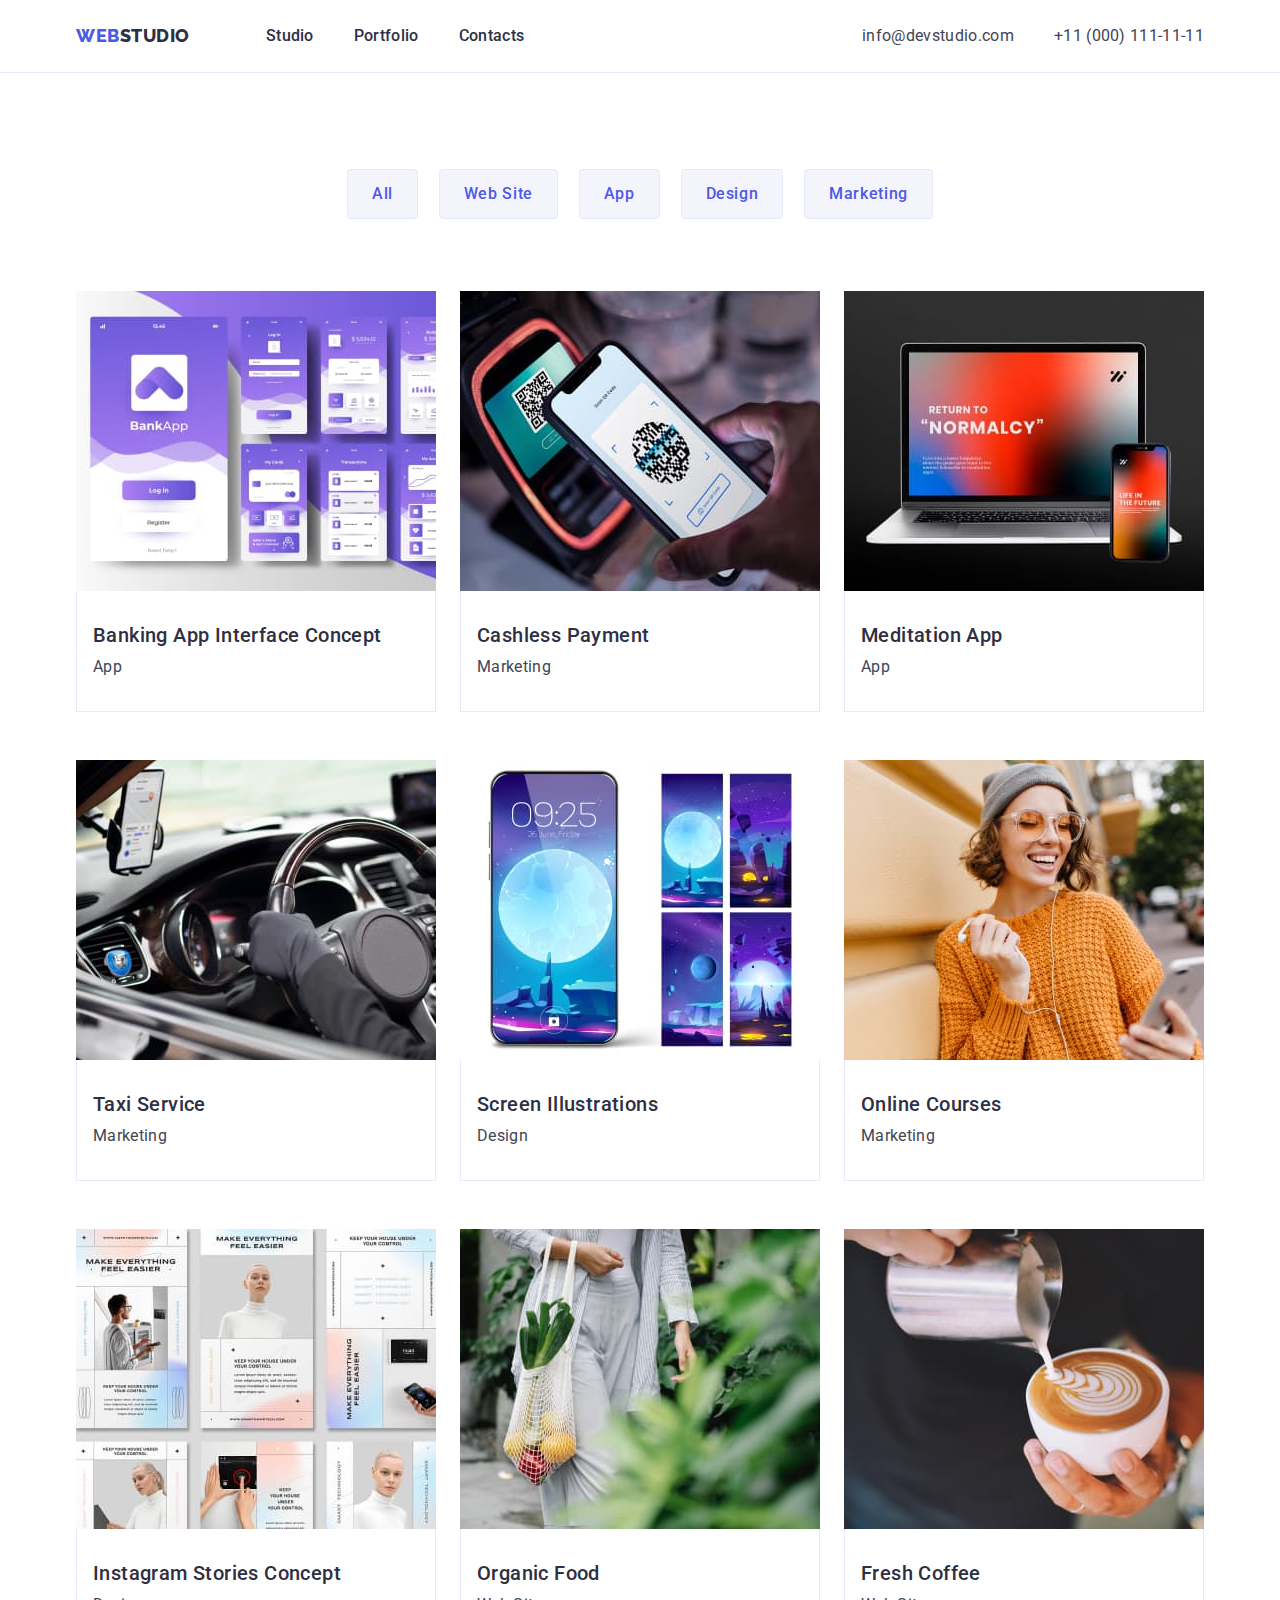
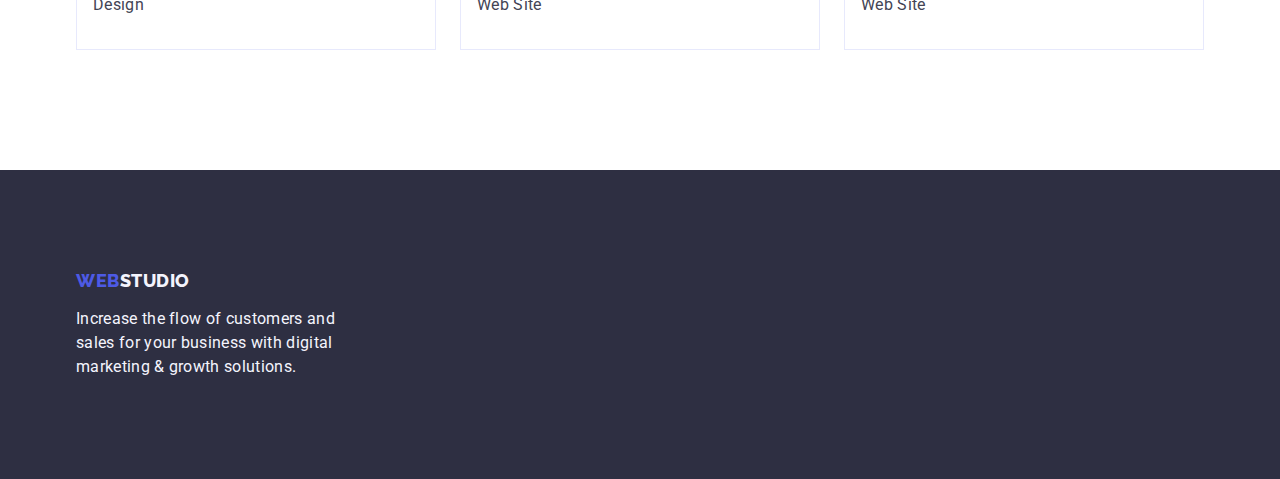
==== portfolio.html @ 8f7c043f "Initial commit" ====
<!DOCTYPE html>
<html lang="en">

<head>
  <meta charset="UTF-8" />
  <meta http-equiv="X-UA-Compatible" content="IE=edge" />
  <meta name="viewport" content="width=device-width, initial-scale=1.0" />
  <link rel="stylesheet" href="https://cdn.jsdelivr.net/npm/modern-normalize@1.1.0/modern-normalize.min.css">
  <link rel="preconnect" href="https://fonts.googleapis.com" />
  <link rel="preconnect" href="https://fonts.gstatic.com" crossorigin />
  <link href="https://fonts.googleapis.com/css2?family=Raleway:wght@800&family=Roboto:wght@400;500;700;900&display=swap"
    rel="stylesheet" />
  <link rel="stylesheet" href="./css/styles.css" />
  <title>Portfolio</title>
</head>

<body>
  <header class="page-header">
    <div class="container container-header">
      <nav class="navigations">
        <a class="logo-heder link" href="">Web<span class="web">Studio</span></a>
        <ul class="list menu">
          <li class="menu-item">
            <a class="link menu-link" href="./index.html">Studio</a>
          </li>
          <li class="menu-item">
            <a class="link menu-link" href="./portfolio.html">Portfolio</a>
          </li>
          <li class="menu-item">
            <a class="link menu-link" href="">Contacts</a>
          </li>
        </ul>
      </nav>
      <address class="nav-cont">
        <ul class="nav-adress list">
          <li class="nav-adress-mail">
            <a class="nav-adress-link link mail" href="mailto:info@devstudio.com">info@devstudio.com</a>
          </li>
          <li class="nav-adress-tel">
            <a class="nav-adress-link link" href="tel:+110001111111">+11 (000) 111-11-11</a>
          </li>
        </ul>
      </address>
    </div>

  </header>
  <main>
    <section class="section-portfolio">
      <div class="btn container">
        <h1 class="visually-hidden">Products</h1>
        <ul class="list butums">
          <li><button class="btn-menu" type="button">All</button></li>
          <li><button class="btn-menu" type="button">Web Site</button></li>
          <li><button class="btn-menu" type="button">App</button></li>
          <li><button class="btn-menu" type="button">Design</button></li>
          <li><button class="btn-menu" type="button">Marketing</button></li>
        </ul>
      </div>
      <div class="container cont-products">
        <ul class="list products">
          <li class="border-product">
            <a class="link" href=""><img src="./images/banking-app.jpg" width="360" height="300" alt="Banking App" />
              <div class="product-names">
                <h2 class="produts-item">Banking App Interface Concept</h2>
                <p class="produts-descriptions">App</p>
              </div>
            </a>
          </li>
          <li class="border-product">
            <a class="link" href=""><img src="./images/payment.jpg" width="360" height="300" alt="Cashless Payment" />
              <div class="product-names">
                <h2 class="produts-item">Cashless Payment</h2>
                <p class="produts-descriptions">Marketing</p>
              </div>

            </a>
          </li>
          <li class="border-product">
            <a class="link" href=""><img src="./images/meditation-app.jpg" width="360" height="300"
                alt="Meditation App" />
              <div class="product-names">
                <h2 class="produts-item">Meditation App</h2>
                <p class="produts-descriptions">App</p>
              </div>

            </a>
          </li>
          <li class="border-product">
            <a class="link" href="">
              <img src="./images/taxi.jpg" width="360" height="300" alt="Taxi Service" />
              <div class="product-names">
                <h2 class="produts-item">Taxi Service</h2>
                <p class="produts-descriptions">Marketing</p>
              </div>

            </a>
          </li>
          <li class="border-product">
            <a class="link" href=""><img src="./images/screen.jpg" width="360" height="300"
                alt="Screen Illustrations" />
              <div class="product-names">
                <h2 class="produts-item">Screen Illustrations</h2>
                <p class="produts-descriptions">Design</p>
              </div>
            </a>
          </li>
          <li class="border-product">
            <a class="link" href=""><img src="./images/online-courses.jpg" width="360" height="300"
                alt="Online Courses" />
              <div class="product-names">
                <h2 class="produts-item">Online Courses</h2>
                <p class="produts-descriptions">Marketing</p>
              </div>
            </a>
          </li>
          <li class="border-product">
            <a class="link" href=""><img src="./images/instagram.jpg" width="360" height="300" alt="Instagram" />
              <div class="product-names">
                <h2 class="produts-item">Instagram Stories Concept</h2>
                <p class="produts-descriptions">Design</p>
              </div>
            </a>
          </li>
          <li class="border-product">
            <a class="link" href=""><img src="./images/food.jpg" width="360" height="300" alt="Organic Food" />
              <div class="product-names">
                <h2 class="produts-item">Organic Food</h2>
                <p class="produts-descriptions">Web Site</p>
              </div>
            </a>
          </li>
          <li class="border-product">
            <a class="link" href=""><img src="./images/cofee.jpg" width="360" height="300" alt="Fresh Coffee" />
              <div class="product-names">
                <h2 class="produts-item">Fresh
                  Coffee</h2>
                <p class="produts-descriptions">Web Site</p>
              </div>
            </a>
          </li>
        </ul>
      </div>
    </section>
  </main>
  <footer class="section-footer">
    <div class="container cont-footer"><a class="link logo-footer" href="">Web<span class="web-footer">Studio</span></a>
      <p class="footer-portfolio">
        Increase the flow of customers and sales for your business with digital
        marketing & growth solutions.
      </p>
    </div>
  </footer>
</body>

</html>
---- css/styles.css ----
/* ЗАГАЛЬНЕ */

:root {
  --primary-text-color: #2e2f42;
  --secondary-text-color: #434455;
  --active-color: #404bbf;
  --button-background: #4d5ae5;
  /* --background-section: #e5e5e5; */
}
h1,
h2,
h3,
h4,
p {
  margin-top: 0;
  margin-bottom: 0;
}
ul {
  margin-top: 0;
  margin-bottom: 0;
  padding-left: 0;
}
button {
  cursor: pointer;
}

.list {
  list-style: none;
}
.link {
  text-decoration: none;
}
body {
  font-family: "Roboto", sans-serif;
  color: #434455;
}
.container {
  width: 1158px;
  margin-left: auto;
  margin-right: auto;
  padding-left: 15px;
  padding-right: 15px;
}

img {
  display: block;
}
.visually-hidden {
  position: absolute;
  white-space: nowrap;
  width: 1px;
  height: 1px;
  overflow: hidden;
  border: 0;
  padding: 0;
  clip: rect(0 0 0 0);
  clip-path: inset(50%);
  margin: -1px;
}

/* ХЕДЕР */
.page-header {
  padding-top: 24px;
  padding-bottom: 24px;
  border-bottom: 1px solid #e7e9fc;
}
.logo-heder {
  font-family: "Raleway", sans-serif;
  font-style: normal;
  font-weight: 800;
  font-size: 18px;
  line-height: 1.17;
  display: flex;
  align-items: center;
  letter-spacing: 0.03em;
  text-transform: uppercase;
  color: var(--button-background);
  margin-right: 76px;
}
.web {
  color: var(--primary-text-color);
}
.menu-link {
  font-family: inherit;
  font-style: normal;
  font-weight: 500;
  font-size: 16px;
  line-height: 1.5;
  letter-spacing: 0.02em;
  color: var(--primary-text-color);
}
.menu-link:hover,
.menu-link:focus {
  color: var(--active-color);
}
.nav-cont {
  font-style: normal;
  margin-left: auto;
}
.nav-adress-link {
  font-family: "Roboto";
  font-style: normal;
  font-weight: 400;
  font-size: 16px;
  line-height: 1.5;
  letter-spacing: 0.02em;
  color: var(--secondary-text-color);
}

.nav-adress-link:hover,
.nav-adress-link:focus {
  color: var(--active-color);
}
.container-header {
  display: flex;
}
.navigations {
  display: flex;
  align-items: center;
}
.menu {
  display: flex;
  align-items: center;
}
.nav-adress {
  display: flex;
  align-items: center;
}
.menu-item:not(:last-child) {
  margin-right: 40px;
}
.nav-adress-mail {
  margin-right: 40px;
}

/* MAIN */
.section-work {
  padding-bottom: 120px;
}

.section-portfolio {
  padding-top: 96px;
  padding-bottom: 120px;
}
.section {
  padding-top: 120px;
  padding-bottom: 120px;
}
/* СЕКЦІЯ ГЕРОЙ */

.section-hero {
  background-color: var(--primary-text-color);
  padding-bottom: 188px;
  padding-top: 188px;
}

.main-title {
  font-weight: 700;
  font-size: 56px;
  line-height: 1.07;
  text-align: center;
  letter-spacing: 0.02em;
  color: #ffffff;
  margin-left: auto;
  margin-right: auto;
  background-color: var(--primary-text-color);
  margin-bottom: 48px;
  width: 496px;
}
.main-btn {
  font-family: "Roboto", sans-serif;
  font-weight: 500;
  font-size: 16px;
  line-height: 1.5;
  letter-spacing: 0.04em;
  color: #ffffff;
  background: var(--button-background);
  cursor: pointer;
  box-shadow: 0px 4px 4px rgba(0, 0, 0, 0.15);
  border-radius: 4px;
  padding: 16px 32px;
  display: block;
  margin-left: auto;
  margin-right: auto;
}
.main-btn:hover,
.main-btn:focus {
  background-color: var(--active-color);
}
/* СЕКЦІЯ НАША ПОЛІТИКА */
/* .cont-our-policy {
  padding-top: 120px;

} */
.policy-item:not(:last-child) {
  margin-right: 24px;
}
.list-our-policy {
  font-weight: 500;
  font-size: 20px;
  line-height: 1.2;
  letter-spacing: 0.02em;
  color: var(--primary-text-color);
}
.descr-our-policy {
  font-size: 16px;
  line-height: 1.5;
  letter-spacing: 0.02em;
}
.policy-list {
  display: flex;
  justify-content: center;
}
.policy-item {
  width: 264px;
}

/* СЕКЦІЯ КАРТИНОК, ЩО МИ РОБИМО */
.our-work {
  /* padding-top: 120px; */
}
.pictiure-item:not(:last-child) {
  margin-right: 24px;
}
.work {
  font-weight: 700;
  font-size: 36px;
  line-height: 1.11;
  text-align: center;
  letter-spacing: 0.02em;
  text-transform: capitalize;
  color: var(--primary-text-color);
}
.work-list {
  display: flex;
  margin-top: 72px;
  justify-content: center;
}
/* СЕКЦІЯ НАША КОМАНДА */
.our-team {
  background-color: #f4f4fd;
}
.team {
  font-weight: 700;
  font-size: 36px;
  line-height: 1.11;
  text-align: center;
  letter-spacing: 0.02em;
  text-transform: capitalize;
  color: var(--primary-text-color);
}
.employee-position {
  padding-top: 32px;
  padding-bottom: 32px;
}
.team-name {
  font-weight: 500;
  font-size: 20px;
  line-height: 1.2;
  text-align: center;
  letter-spacing: 0.02em;
  color: var(--primary-text-color);
}
.employee {
  background: #ffffff;
  box-shadow: 0px 1px 6px rgba(46, 47, 66, 0.08),
    0px 1px 1px rgba(46, 47, 66, 0.16), 0px 2px 1px rgba(46, 47, 66, 0.08);
  border-radius: 0px 0px 4px 4px;
}
.position {
  font-size: 16px;
  line-height: 1.5;
  text-align: center;
  letter-spacing: 0.02em;
  margin-top: 8px;
}
.team-list {
  display: flex;
  justify-content: center;
  margin-top: 72px;
  column-gap: 24px;
  width: 264px;
  margin-left: auto;
  margin-right: auto;
}

/* MAIN PORTFOLIO */
/* КНОПКИ */
.butums {
  display: flex;
  width: 586px;
  justify-content: space-between;
  margin-left: auto;
  margin-right: auto;
}
.btn-menu {
  font-family: "Roboto", sans-serif;
  font-weight: 500;
  font-size: 16px;
  line-height: 1.5;
  display: flex;
  align-items: center;
  text-align: center;
  letter-spacing: 0.04em;
  color: var(--button-background);
  cursor: pointer;
  padding-top: 12px;
  padding-right: 24px;
  padding-bottom: 12px;
  padding-left: 24px;
  background: #f4f4fd;
  border: 1px solid #e7e9fc;
  border-radius: 4px;
}
.btn-menu:hover,
.btn-menu:focus {
  color: #ffffff;
  background: var(--active-color);
  cursor: pointer;
  border: 1px solid transparent;
  border-radius: 4px;
}

/* Продукти */
.product-names {
  padding-top: 32px;
  padding-bottom: 32px;
  padding-left: 16px;
  border-left: 1px solid #e7e9fc;
  border-right: 1px solid #e7e9fc;
  border-bottom: 1px solid #e7e9fc;
  width: 360px;
}
.cont-products {
  margin-top: 72px;
}
.list-item {
  width: 360px;
}
.border-product {
  box-sizing: border-box;
  width: 360px;
  background: #ffffff;
}
.products {
  display: flex;
  flex-wrap: wrap;
  row-gap: 48px;
  column-gap: 24px;
}
.produts-item {
  font-style: normal;
  font-weight: 500;
  font-size: 20px;
  line-height: 1.2;
  letter-spacing: 0.02em;
  color: var(--primary-text-color);
  margin-bottom: 8px;
}
.produts-descriptions {
  font-size: 16px;
  line-height: 1.5;
  letter-spacing: 0.02em;
  color: var(--secondary-text-color);
}
/* ФУТЕР */

.footer-portfolio {
  font-size: 16px;
  line-height: 1.5;
  letter-spacing: 0.02em;
  color: #f4f4fd;
  margin-top: 16px;
  width: 264px;
}
.section-footer {
  padding-top: 100px;
  padding-bottom: 100px;
  background-color: var(--primary-text-color);
}
.web-footer {
  color: #f4f4fd;
}
.logo-footer {
  font-family: "Raleway", sans-serif;
  font-style: normal;
  font-weight: 800;
  font-size: 18px;
  line-height: 1.17;
  display: flex;
  align-items: center;
  letter-spacing: 0.03em;
  text-transform: uppercase;
  color: var(--button-background);
}
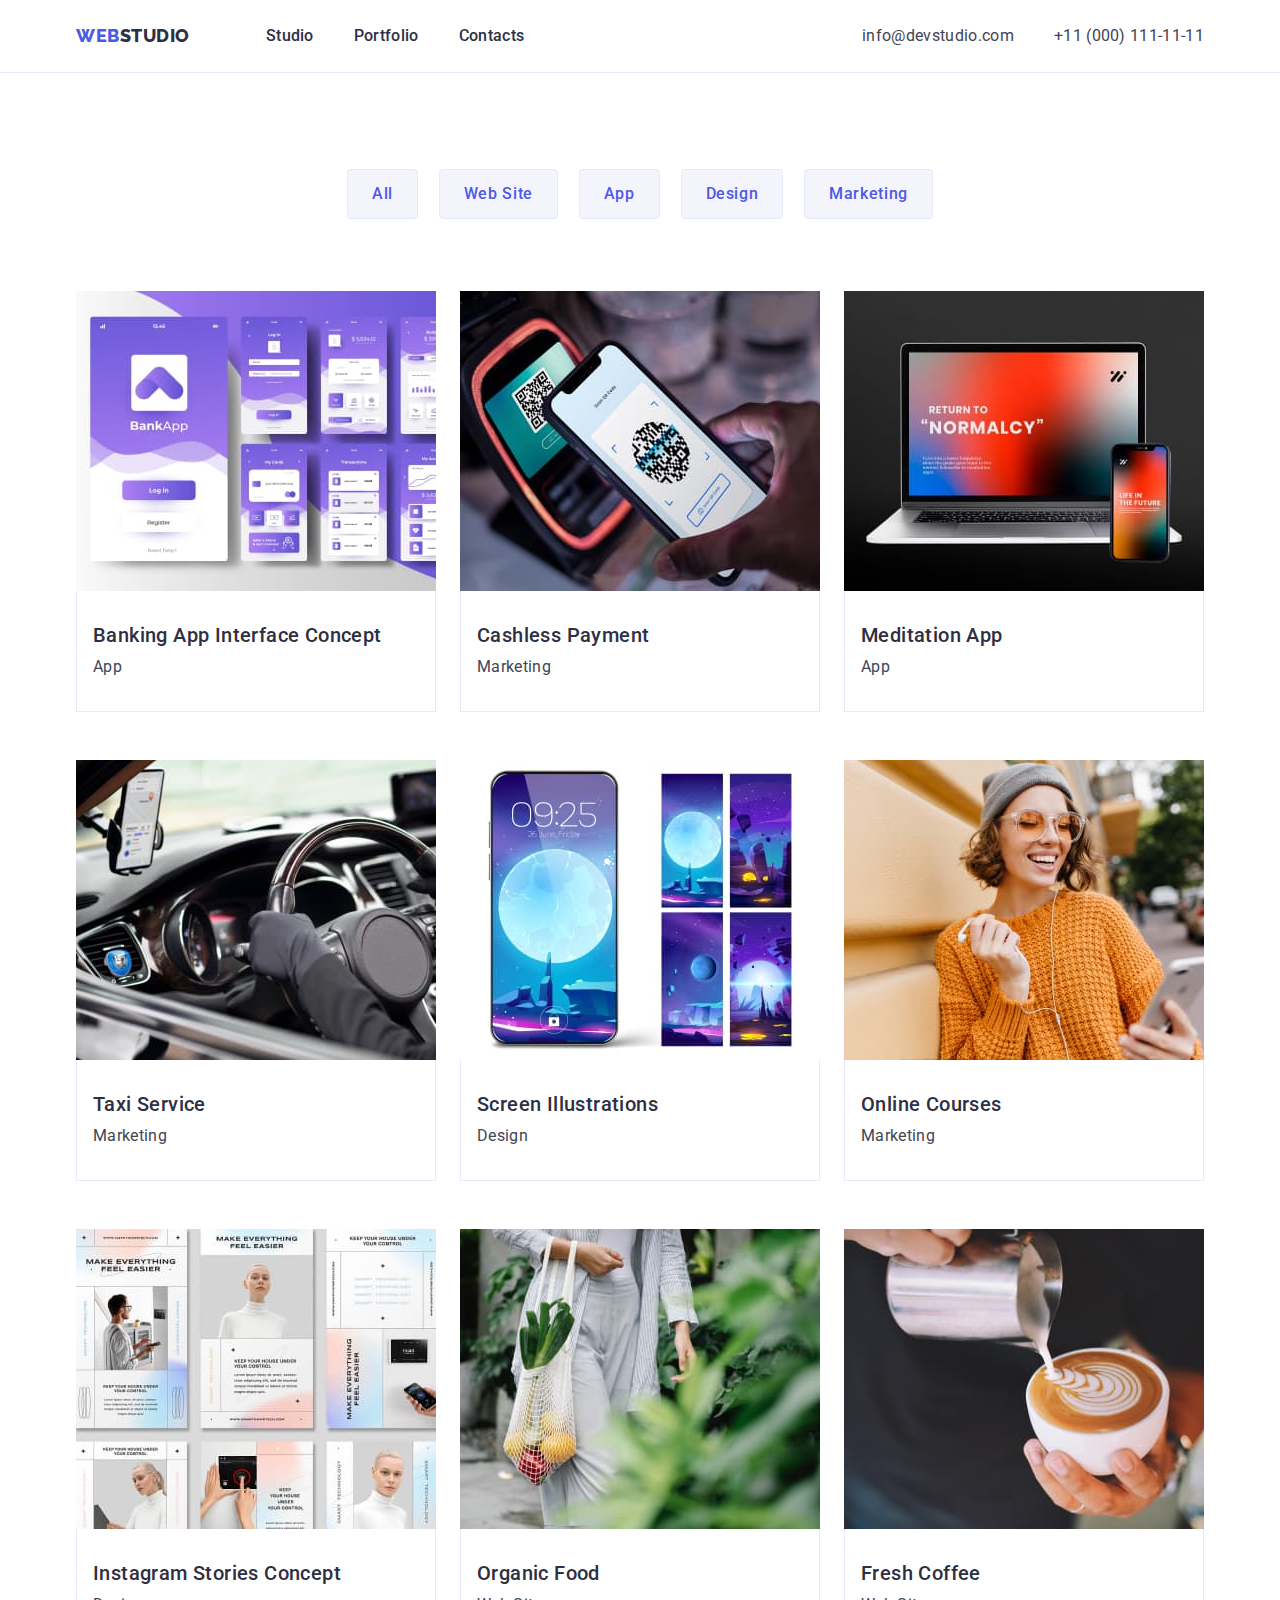
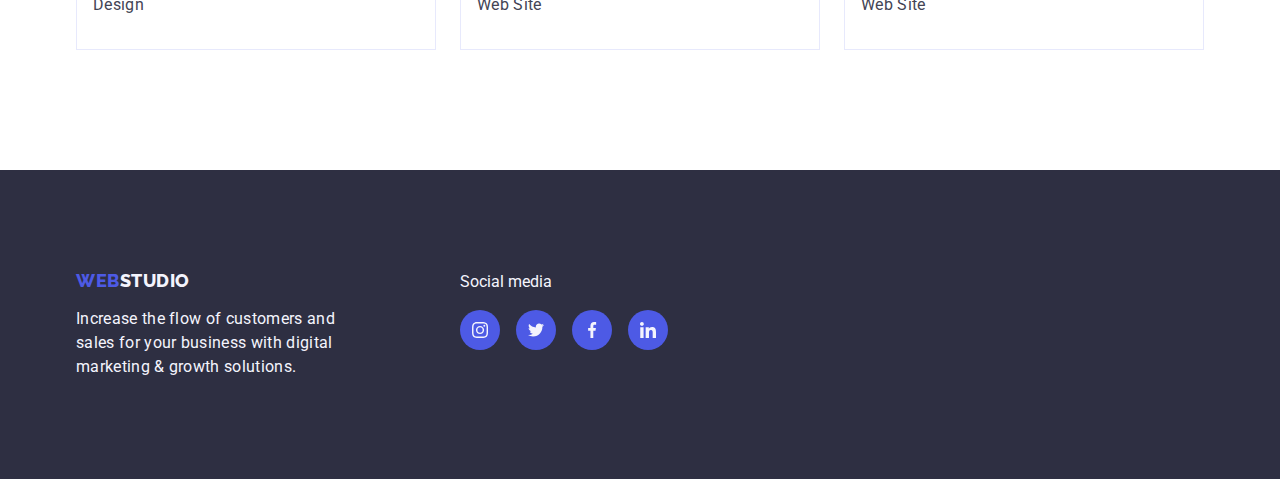
==== commit c1a973bb: "first" ====
--- a/portfolio.html
+++ b/portfolio.html
@@ -143,11 +143,34 @@
     </section>
   </main>
   <footer class="section-footer">
-    <div class="container cont-footer"><a class="link logo-footer" href="">Web<span class="web-footer">Studio</span></a>
-      <p class="footer-portfolio">
-        Increase the flow of customers and sales for your business with digital
-        marketing & growth solutions.
-      </p>
+    <div class="container cont-footer">
+      <div><a class="link logo-footer" href="">Web<span class="web-footer">Studio</span></a>
+        <p class="footer-portfolio">
+          Increase the flow of customers and sales for your business with digital
+          marketing & growth solutions.
+        </p>
+      </div>
+      <div class="media-footer-container">
+        <p class="footer-media">Social media</p>
+        <ul class="footer-social-list">
+          <li class="social-item list"><a class="social-link link-footer" href=""><svg class="social-icon" width="16px"
+                height="16px">
+                <use href="./images/icons.svg#icon-instagram-2"></use>
+              </svg></a></li>
+          <li class="social-item list"><a class="social-link link-footer" href=""><svg class="social-icon" width="16px"
+                height="16px">
+                <use href="./images/icons.svg#icon-twitter-1"></use>
+              </svg></a></li>
+          <li class="social-item list"><a class="social-link link-footer" href=""><svg class="social-icon" width="16px"
+                height="16px">
+                <use href="./images/icons.svg#icon-facebook-1"></use>
+              </svg></a></li>
+          <li class="social-item list"><a class="social-link link-footer" href=""><svg class="social-icon" width="16px"
+                height="16px">
+                <use href="./images/icons.svg#icon-linkedin-1"></use>
+              </svg></a></li>
+        </ul>
+      </div>
     </div>
   </footer>
 </body>
--- a/css/styles.css
+++ b/css/styles.css
@@ -152,6 +152,13 @@
   background-color: var(--primary-text-color);
   padding-bottom: 188px;
   padding-top: 188px;
+  background-image: linear-gradient(
+      rgba(46, 47, 66, 0.7),
+      rgba(46, 47, 66, 0.7)
+    ),
+    url(../images/people-office\ 1.jpg);
+  max-width: 1440px;
+  background-size: cover;
 }
 
 .main-title {
@@ -163,7 +170,6 @@
   color: #ffffff;
   margin-left: auto;
   margin-right: auto;
-  background-color: var(--primary-text-color);
   margin-bottom: 48px;
   width: 496px;
 }
@@ -187,11 +193,7 @@
 .main-btn:focus {
   background-color: var(--active-color);
 }
-/* СЕКЦІЯ НАША ПОЛІТИКА */
-/* .cont-our-policy {
-  padding-top: 120px;
-
-} */
+/* НАША  ПОЛІТИКА */
 .policy-item:not(:last-child) {
   margin-right: 24px;
 }
@@ -214,7 +216,17 @@
 .policy-item {
   width: 264px;
 }
-
+.policy-icons {
+  width: 264px;
+  height: 112px;
+  background-color: #f4f4fd;
+  display: flex;
+  align-items: center;
+  justify-content: center;
+  margin-bottom: 8px;
+}
+.policy-icon {
+}
 /* СЕКЦІЯ КАРТИНОК, ЩО МИ РОБИМО */
 .our-work {
   /* padding-top: 120px; */
@@ -273,6 +285,7 @@
   text-align: center;
   letter-spacing: 0.02em;
   margin-top: 8px;
+  margin-bottom: 8px;
 }
 .team-list {
   display: flex;
@@ -283,8 +296,87 @@
   margin-left: auto;
   margin-right: auto;
 }
-
+.social-list {
+  display: flex;
+  justify-content: center;
+  gap: 24px;
+}
+.social-item {
+  width: 40px;
+  height: 40px;
+}
+.social-link {
+  width: 100%;
+  height: 100%;
+  border-radius: 50%;
+  display: inline-block;
+  background-color: var(--button-background);
+  display: flex;
+  justify-content: center;
+  align-items: center;
+}
+.social-link:hover,
+.social-link:focus {
+  background-color: var(--active-color);
+}
+
+/* .link-studio {
+  background-color: var(--button-background);
+}
+.link-studio:hover {
+  background-color: var(--active-color);
+} */
+/* ПОКУПЦІ */
+.costumer-list {
+  display: flex;
+  gap: 24px;
+}
+.costumer-item {
+  width: 168px;
+  height: 88px;
+  /* border: 1px solid #8e8f99; */
+  display: flex;
+  justify-content: center;
+  align-items: center;
+}
+/* .costumer-item:hover {
+  border: 1px solid var(--active-color);
+} */
+
+.costumer-link {
+  width: 100%;
+  height: 100%;
+  border: 1px solid #8e8f99;
+  display: flex;
+  justify-content: center;
+  align-items: center;
+}
+.costumer-link:hover,
+.costumer-link:focus {
+  /* background-color: #2196f3; */
+  border: 1px solid var(--active-color);
+}
+.costumer-icon {
+  width: 104px;
+  height: 56px;
+  fill: #8e8f99;
+}
+.costumer-icon:hover,
+.costumer-icon:focus {
+  fill: var(--active-color);
+}
+.costumers {
+  margin-bottom: 72px;
+  text-align: center;
+  font-weight: 700;
+  font-size: 36px;
+  line-height: 1.11;
+  letter-spacing: 0.02em;
+  text-transform: capitalize;
+  color: var(--primary-text-color);
+}
 /* MAIN PORTFOLIO */
+
 /* КНОПКИ */
 .butums {
   display: flex;
@@ -319,6 +411,8 @@
   cursor: pointer;
   border: 1px solid transparent;
   border-radius: 4px;
+  box-shadow: 0px 3px 1px rgba(0, 0, 0, 0.1), 0px 2px 1px rgba(0, 0, 0, 0.08),
+    0px 2px 2px rgba(0, 0, 0, 0.12);
 }
 
 /* Продукти */
@@ -342,6 +436,10 @@
   width: 360px;
   background: #ffffff;
 }
+.border-product:hover {
+  box-shadow: 0px 1px 6px rgba(46, 47, 66, 0.08),
+    0px 1px 1px rgba(46, 47, 66, 0.16), 0px 2px 1px rgba(46, 47, 66, 0.08);
+}
 .products {
   display: flex;
   flex-wrap: wrap;
@@ -377,6 +475,7 @@
   padding-top: 100px;
   padding-bottom: 100px;
   background-color: var(--primary-text-color);
+  display: flex;
 }
 .web-footer {
   color: #f4f4fd;
@@ -393,3 +492,29 @@
   text-transform: uppercase;
   color: var(--button-background);
 }
+.cont-footer {
+  display: flex;
+}
+.media-footer-container {
+  margin-left: 120px;
+  align-items: center;
+}
+.footer-social-list {
+  display: flex;
+  gap: 16px;
+}
+.footer-media {
+  margin-bottom: 16px;
+  font-family: Roboto;
+  font-size: 16px;
+  line-height: 1.5;
+  letter-spacing: 2%;
+  color: #f4f4fd;
+}
+
+.link-footer {
+  background-color: var(--button-background);
+}
+.link-footer:hover {
+  background-color: #31d0aa;
+}
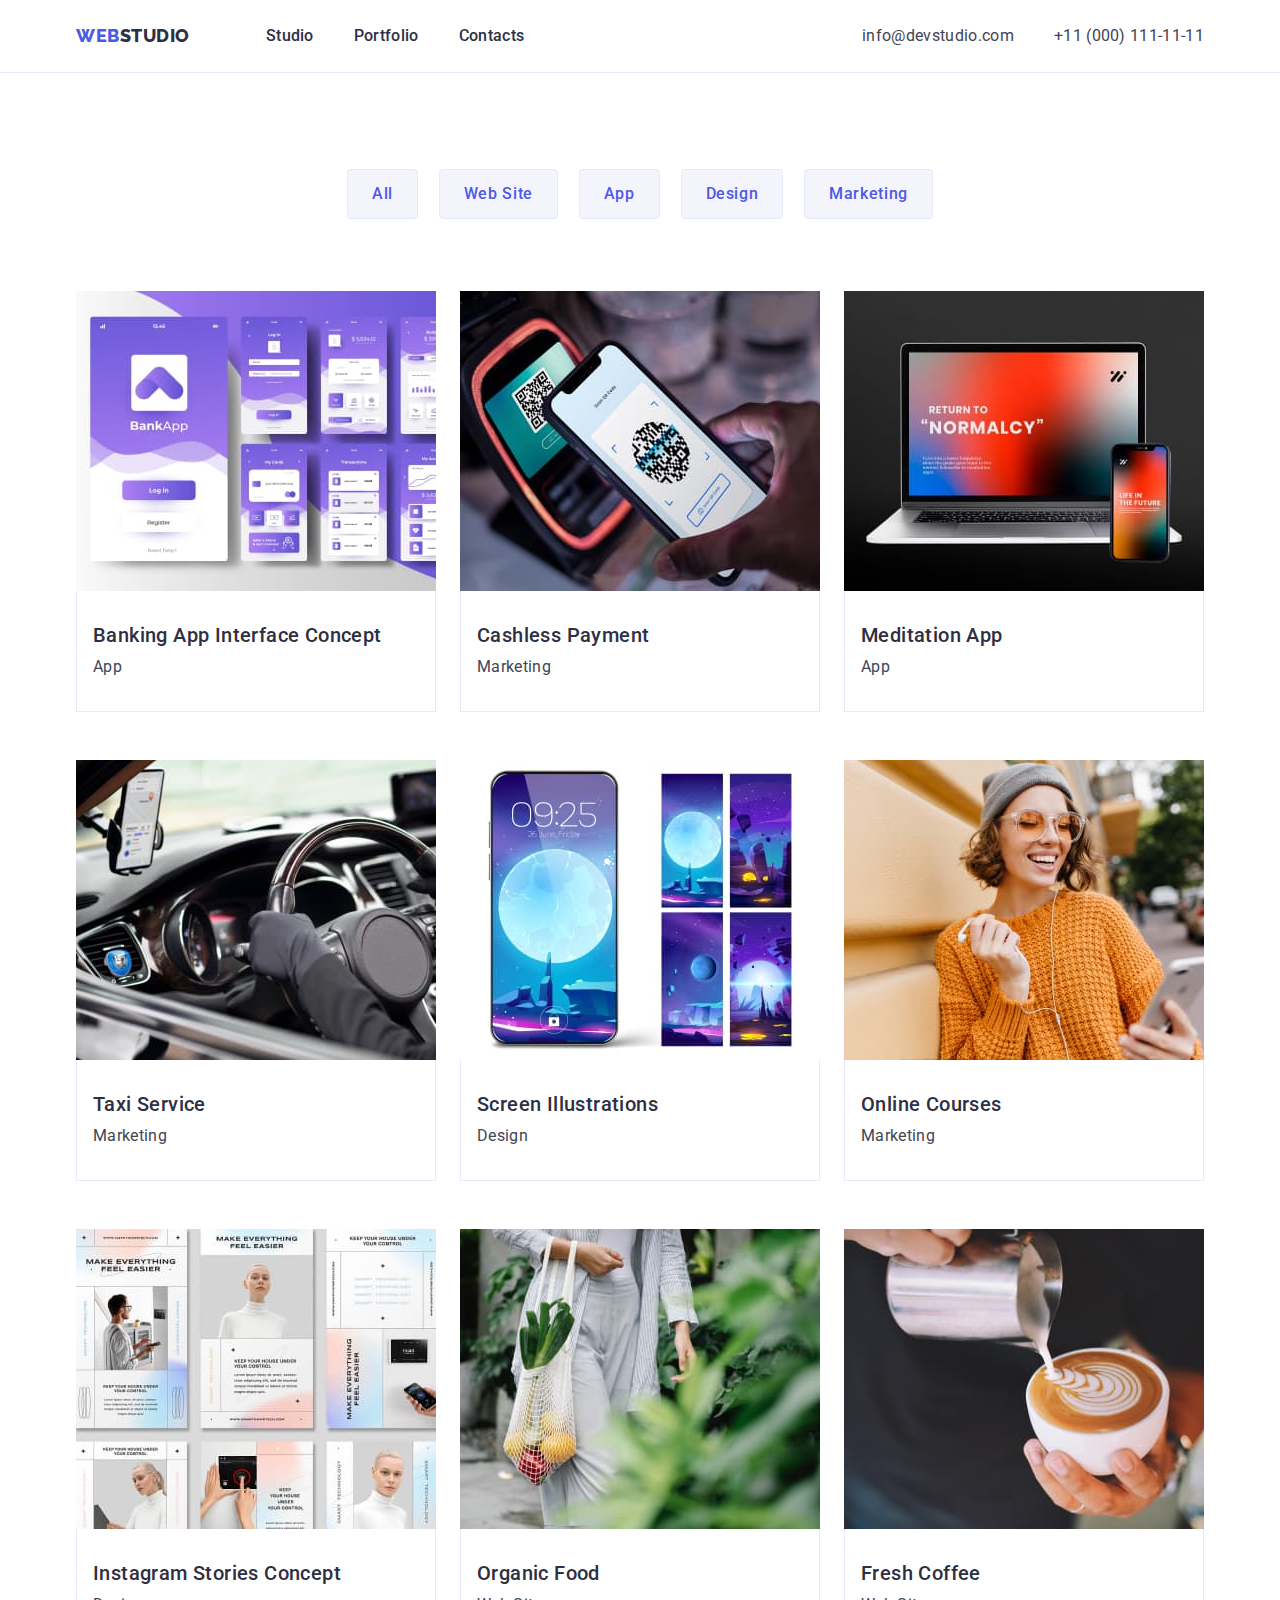
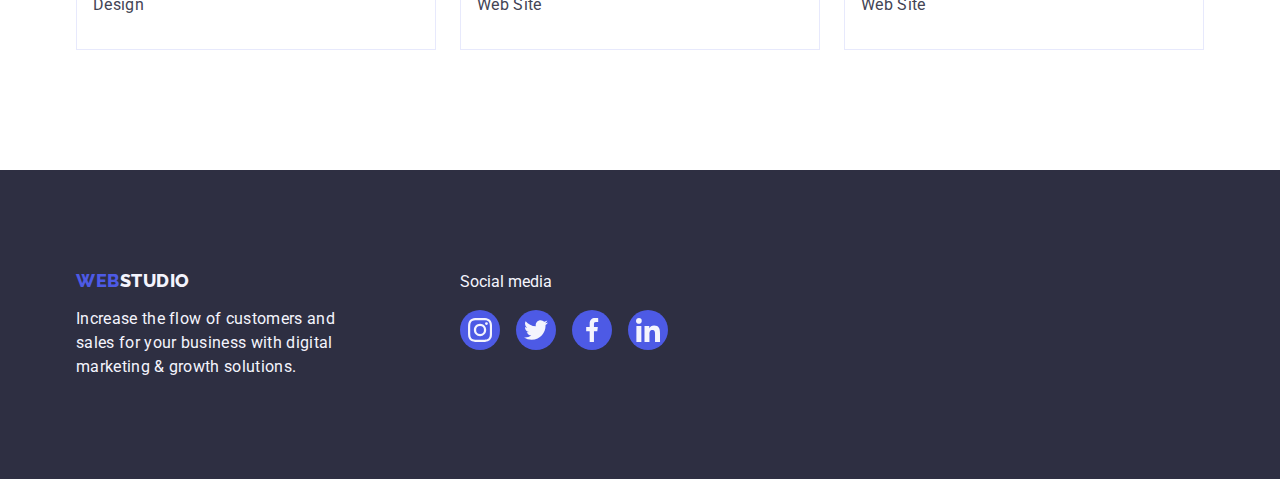
==== commit 69f96e9d: "five" ====
--- a/portfolio.html
+++ b/portfolio.html
@@ -153,20 +153,20 @@
       <div class="media-footer-container">
         <p class="footer-media">Social media</p>
         <ul class="footer-social-list">
-          <li class="social-item list"><a class="social-link link-footer" href=""><svg class="social-icon" width="16px"
-                height="16px">
+          <li class="social-item list"><a class="social-link link-footer" href=""><svg class="social-icon" width="24"
+                height="24">
                 <use href="./images/icons.svg#icon-instagram-2"></use>
               </svg></a></li>
-          <li class="social-item list"><a class="social-link link-footer" href=""><svg class="social-icon" width="16px"
-                height="16px">
+          <li class="social-item list"><a class="social-link link-footer" href=""><svg class="social-icon" width="24"
+                height="24">
                 <use href="./images/icons.svg#icon-twitter-1"></use>
               </svg></a></li>
-          <li class="social-item list"><a class="social-link link-footer" href=""><svg class="social-icon" width="16px"
-                height="16px">
+          <li class="social-item list"><a class="social-link link-footer" href=""><svg class="social-icon" width="24"
+                height="24">
                 <use href="./images/icons.svg#icon-facebook-1"></use>
               </svg></a></li>
-          <li class="social-item list"><a class="social-link link-footer" href=""><svg class="social-icon" width="16px"
-                height="16px">
+          <li class="social-item list"><a class="social-link link-footer" href=""><svg class="social-icon" width="24"
+                height="24">
                 <use href="./images/icons.svg#icon-linkedin-1"></use>
               </svg></a></li>
         </ul>
--- a/css/styles.css
+++ b/css/styles.css
@@ -184,6 +184,7 @@
   cursor: pointer;
   box-shadow: 0px 4px 4px rgba(0, 0, 0, 0.15);
   border-radius: 4px;
+  border-color: transparent;
   padding: 16px 32px;
   display: block;
   margin-left: auto;
@@ -203,6 +204,7 @@
   line-height: 1.2;
   letter-spacing: 0.02em;
   color: var(--primary-text-color);
+  margin-bottom: 8px;
 }
 .descr-our-policy {
   font-size: 16px;
@@ -292,7 +294,6 @@
   justify-content: center;
   margin-top: 72px;
   column-gap: 24px;
-  width: 264px;
   margin-left: auto;
   margin-right: auto;
 }
@@ -320,12 +321,6 @@
   background-color: var(--active-color);
 }
 
-/* .link-studio {
-  background-color: var(--button-background);
-}
-.link-studio:hover {
-  background-color: var(--active-color);
-} */
 /* ПОКУПЦІ */
 .costumer-list {
   display: flex;
@@ -334,15 +329,16 @@
 .costumer-item {
   width: 168px;
   height: 88px;
-  /* border: 1px solid #8e8f99; */
-  display: flex;
-  justify-content: center;
-  align-items: center;
-}
-/* .costumer-item:hover {
+  /* border: 1px solid #8e8f99 */
+  display: flex;
+  justify-content: center;
+  align-items: center;
+}
+/* .costumer-item:hover,
+.costumer-item:focus {
   border: 1px solid var(--active-color);
+  fill: var(--active-color);
 } */
-
 .costumer-link {
   width: 100%;
   height: 100%;
@@ -350,16 +346,17 @@
   display: flex;
   justify-content: center;
   align-items: center;
+  color: #8e8f99;
 }
 .costumer-link:hover,
 .costumer-link:focus {
-  /* background-color: #2196f3; */
   border: 1px solid var(--active-color);
+  color: var(--active-color);
 }
 .costumer-icon {
   width: 104px;
   height: 56px;
-  fill: #8e8f99;
+  fill: currentColor;
 }
 .costumer-icon:hover,
 .costumer-icon:focus {
@@ -423,7 +420,7 @@
   border-left: 1px solid #e7e9fc;
   border-right: 1px solid #e7e9fc;
   border-bottom: 1px solid #e7e9fc;
-  width: 360px;
+  /* width: 360px; */
 }
 .cont-products {
   margin-top: 72px;
@@ -432,11 +429,11 @@
   width: 360px;
 }
 .border-product {
-  box-sizing: border-box;
   width: 360px;
   background: #ffffff;
 }
-.border-product:hover {
+.border-product:hover,
+.border-product:focus {
   box-shadow: 0px 1px 6px rgba(46, 47, 66, 0.08),
     0px 1px 1px rgba(46, 47, 66, 0.16), 0px 2px 1px rgba(46, 47, 66, 0.08);
 }
@@ -486,8 +483,6 @@
   font-weight: 800;
   font-size: 18px;
   line-height: 1.17;
-  display: flex;
-  align-items: center;
   letter-spacing: 0.03em;
   text-transform: uppercase;
   color: var(--button-background);
@@ -515,6 +510,7 @@
 .link-footer {
   background-color: var(--button-background);
 }
-.link-footer:hover {
+.link-footer:hover,
+.link-footer:focus {
   background-color: #31d0aa;
 }
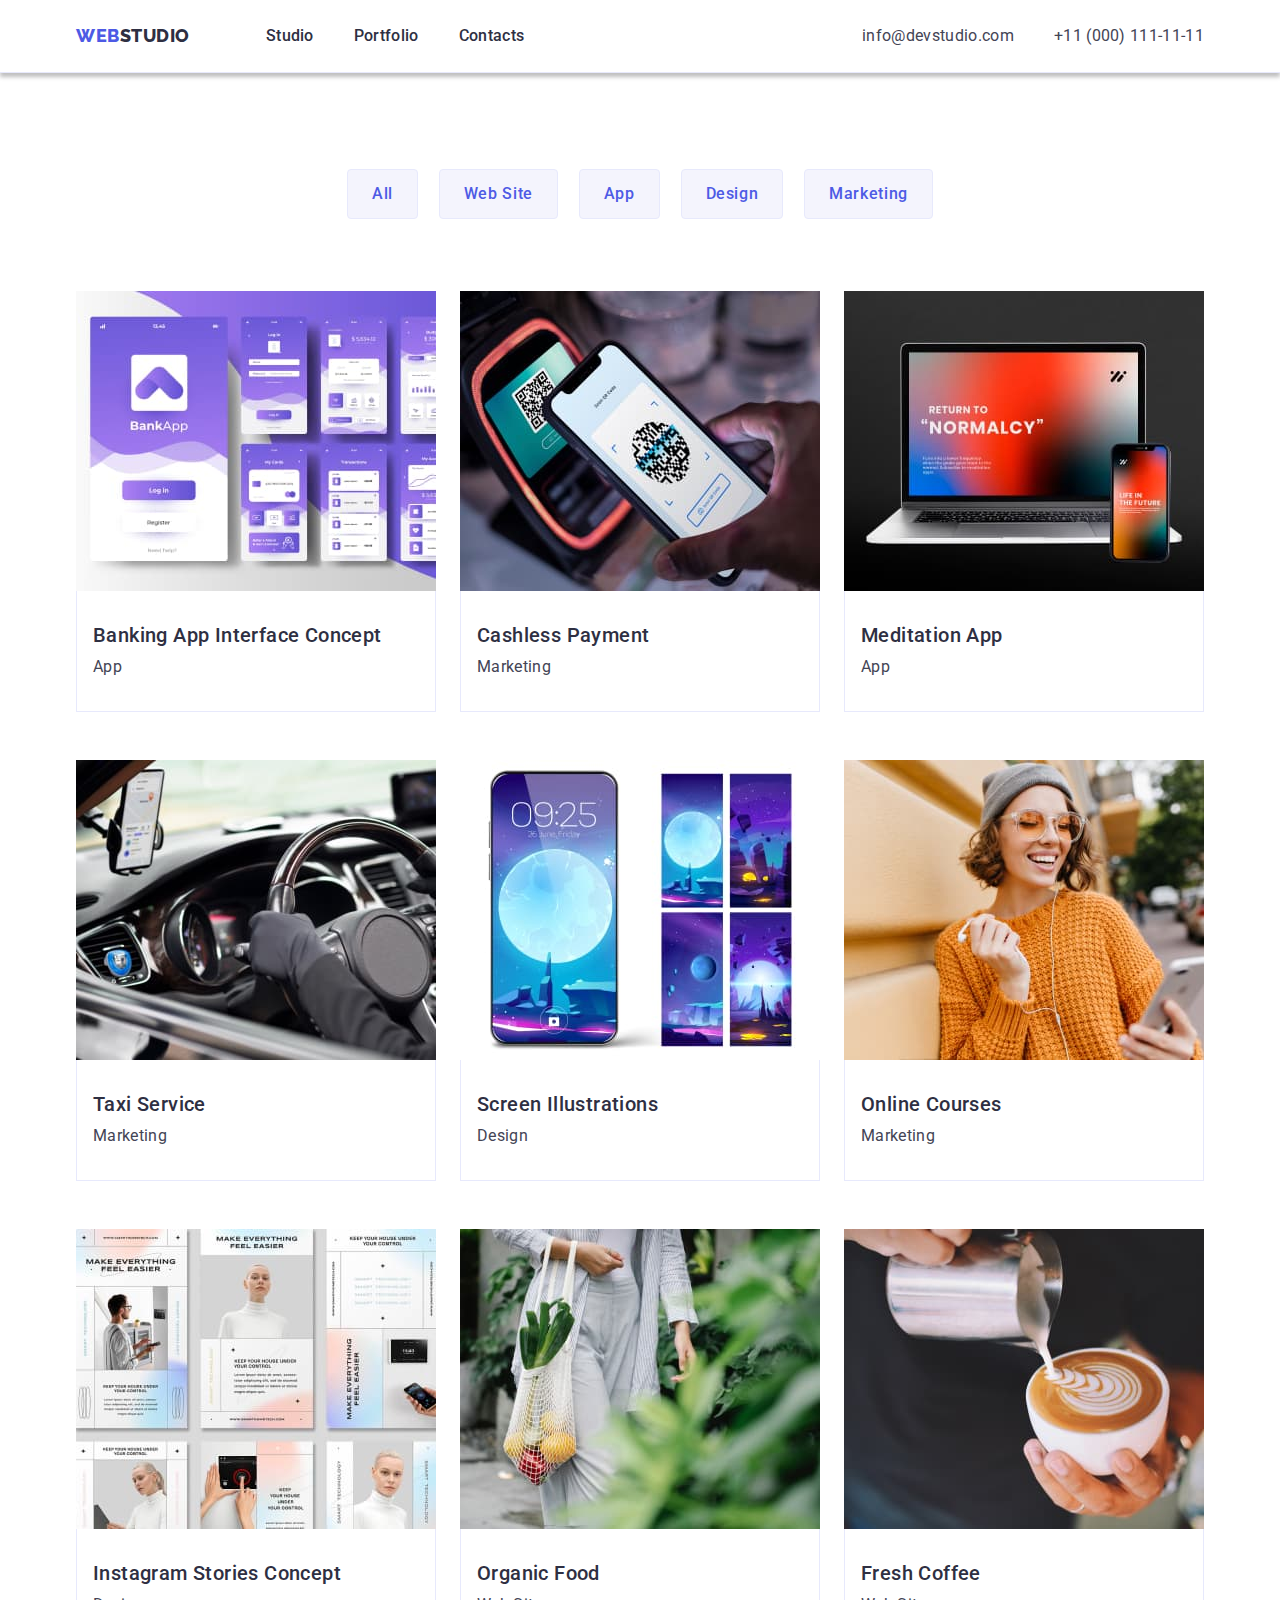
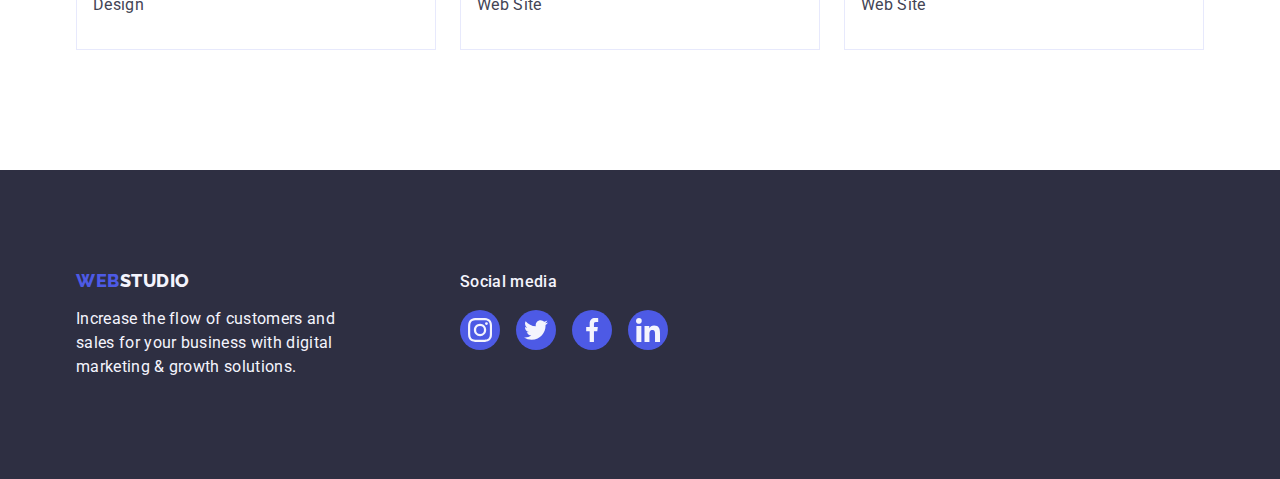
==== commit 679a51a9: "nine" ====
--- a/portfolio.html
+++ b/portfolio.html
@@ -46,7 +46,7 @@
   </header>
   <main>
     <section class="section-portfolio">
-      <div class="btn container">
+      <div class="container">
         <h1 class="visually-hidden">Products</h1>
         <ul class="list butums">
           <li><button class="btn-menu" type="button">All</button></li>
@@ -55,11 +55,10 @@
           <li><button class="btn-menu" type="button">Design</button></li>
           <li><button class="btn-menu" type="button">Marketing</button></li>
         </ul>
-      </div>
-      <div class="container cont-products">
         <ul class="list products">
           <li class="border-product">
-            <a class="link" href=""><img src="./images/banking-app.jpg" width="360" height="300" alt="Banking App" />
+            <a class="link product-link" href=""><img src="./images/banking-app.jpg" width="360" height="300"
+                alt="Banking App" />
               <div class="product-names">
                 <h2 class="produts-item">Banking App Interface Concept</h2>
                 <p class="produts-descriptions">App</p>
@@ -67,7 +66,8 @@
             </a>
           </li>
           <li class="border-product">
-            <a class="link" href=""><img src="./images/payment.jpg" width="360" height="300" alt="Cashless Payment" />
+            <a class="link product-link" href=""><img src="./images/payment.jpg" width="360" height="300"
+                alt="Cashless Payment" />
               <div class="product-names">
                 <h2 class="produts-item">Cashless Payment</h2>
                 <p class="produts-descriptions">Marketing</p>
@@ -76,7 +76,7 @@
             </a>
           </li>
           <li class="border-product">
-            <a class="link" href=""><img src="./images/meditation-app.jpg" width="360" height="300"
+            <a class="link product-link" href=""><img src="./images/meditation-app.jpg" width="360" height="300"
                 alt="Meditation App" />
               <div class="product-names">
                 <h2 class="produts-item">Meditation App</h2>
@@ -86,7 +86,7 @@
             </a>
           </li>
           <li class="border-product">
-            <a class="link" href="">
+            <a class="link product-link" href="">
               <img src="./images/taxi.jpg" width="360" height="300" alt="Taxi Service" />
               <div class="product-names">
                 <h2 class="produts-item">Taxi Service</h2>
@@ -96,7 +96,7 @@
             </a>
           </li>
           <li class="border-product">
-            <a class="link" href=""><img src="./images/screen.jpg" width="360" height="300"
+            <a class="link product-link" href=""><img src="./images/screen.jpg" width="360" height="300"
                 alt="Screen Illustrations" />
               <div class="product-names">
                 <h2 class="produts-item">Screen Illustrations</h2>
@@ -105,7 +105,7 @@
             </a>
           </li>
           <li class="border-product">
-            <a class="link" href=""><img src="./images/online-courses.jpg" width="360" height="300"
+            <a class="link product-link" href=""><img src="./images/online-courses.jpg" width="360" height="300"
                 alt="Online Courses" />
               <div class="product-names">
                 <h2 class="produts-item">Online Courses</h2>
@@ -114,7 +114,8 @@
             </a>
           </li>
           <li class="border-product">
-            <a class="link" href=""><img src="./images/instagram.jpg" width="360" height="300" alt="Instagram" />
+            <a class="link product-link" href=""><img src="./images/instagram.jpg" width="360" height="300"
+                alt="Instagram" />
               <div class="product-names">
                 <h2 class="produts-item">Instagram Stories Concept</h2>
                 <p class="produts-descriptions">Design</p>
@@ -122,7 +123,8 @@
             </a>
           </li>
           <li class="border-product">
-            <a class="link" href=""><img src="./images/food.jpg" width="360" height="300" alt="Organic Food" />
+            <a class="link product-link" href=""><img src="./images/food.jpg" width="360" height="300"
+                alt="Organic Food" />
               <div class="product-names">
                 <h2 class="produts-item">Organic Food</h2>
                 <p class="produts-descriptions">Web Site</p>
@@ -130,7 +132,8 @@
             </a>
           </li>
           <li class="border-product">
-            <a class="link" href=""><img src="./images/cofee.jpg" width="360" height="300" alt="Fresh Coffee" />
+            <a class="link product-link" href=""><img src="./images/cofee.jpg" width="360" height="300"
+                alt="Fresh Coffee" />
               <div class="product-names">
                 <h2 class="produts-item">Fresh
                   Coffee</h2>
--- a/css/styles.css
+++ b/css/styles.css
@@ -63,6 +63,7 @@
   padding-top: 24px;
   padding-bottom: 24px;
   border-bottom: 1px solid #e7e9fc;
+  box-shadow: 0px 4px 4px 0px rgba(0, 0, 0, 0.25);
 }
 .logo-heder {
   font-family: "Raleway", sans-serif;
@@ -158,9 +159,8 @@
     ),
     url(../images/people-office\ 1.jpg);
   max-width: 1440px;
-  background-size: cover;
-}
-
+  margin: 0 auto;
+}
 .main-title {
   font-weight: 700;
   font-size: 56px;
@@ -329,20 +329,15 @@
 .costumer-item {
   width: 168px;
   height: 88px;
-  /* border: 1px solid #8e8f99 */
-  display: flex;
-  justify-content: center;
-  align-items: center;
-}
-/* .costumer-item:hover,
-.costumer-item:focus {
-  border: 1px solid var(--active-color);
-  fill: var(--active-color);
-} */
+  display: flex;
+  justify-content: center;
+  align-items: center;
+}
 .costumer-link {
   width: 100%;
   height: 100%;
   border: 1px solid #8e8f99;
+  border-radius: 4px;
   display: flex;
   justify-content: center;
   align-items: center;
@@ -381,6 +376,7 @@
   justify-content: space-between;
   margin-left: auto;
   margin-right: auto;
+  margin-bottom: 72px;
 }
 .btn-menu {
   font-family: "Roboto", sans-serif;
@@ -432,11 +428,6 @@
   width: 360px;
   background: #ffffff;
 }
-.border-product:hover,
-.border-product:focus {
-  box-shadow: 0px 1px 6px rgba(46, 47, 66, 0.08),
-    0px 1px 1px rgba(46, 47, 66, 0.16), 0px 2px 1px rgba(46, 47, 66, 0.08);
-}
 .products {
   display: flex;
   flex-wrap: wrap;
@@ -457,6 +448,14 @@
   line-height: 1.5;
   letter-spacing: 0.02em;
   color: var(--secondary-text-color);
+}
+.product-link {
+  display: block;
+}
+.product-link:hover,
+.product-link:focus {
+  box-shadow: 0px 1px 6px rgba(46, 47, 66, 0.08),
+    0px 1px 1px rgba(46, 47, 66, 0.16), 0px 2px 1px rgba(46, 47, 66, 0.08);
 }
 /* ФУТЕР */
 
@@ -500,10 +499,10 @@
 }
 .footer-media {
   margin-bottom: 16px;
-  font-family: Roboto;
-  font-size: 16px;
-  line-height: 1.5;
-  letter-spacing: 2%;
+  font-weight: 500;
+  font-size: 16px;
+  line-height: 1.5;
+  letter-spacing: 0.02em;
   color: #f4f4fd;
 }
 
